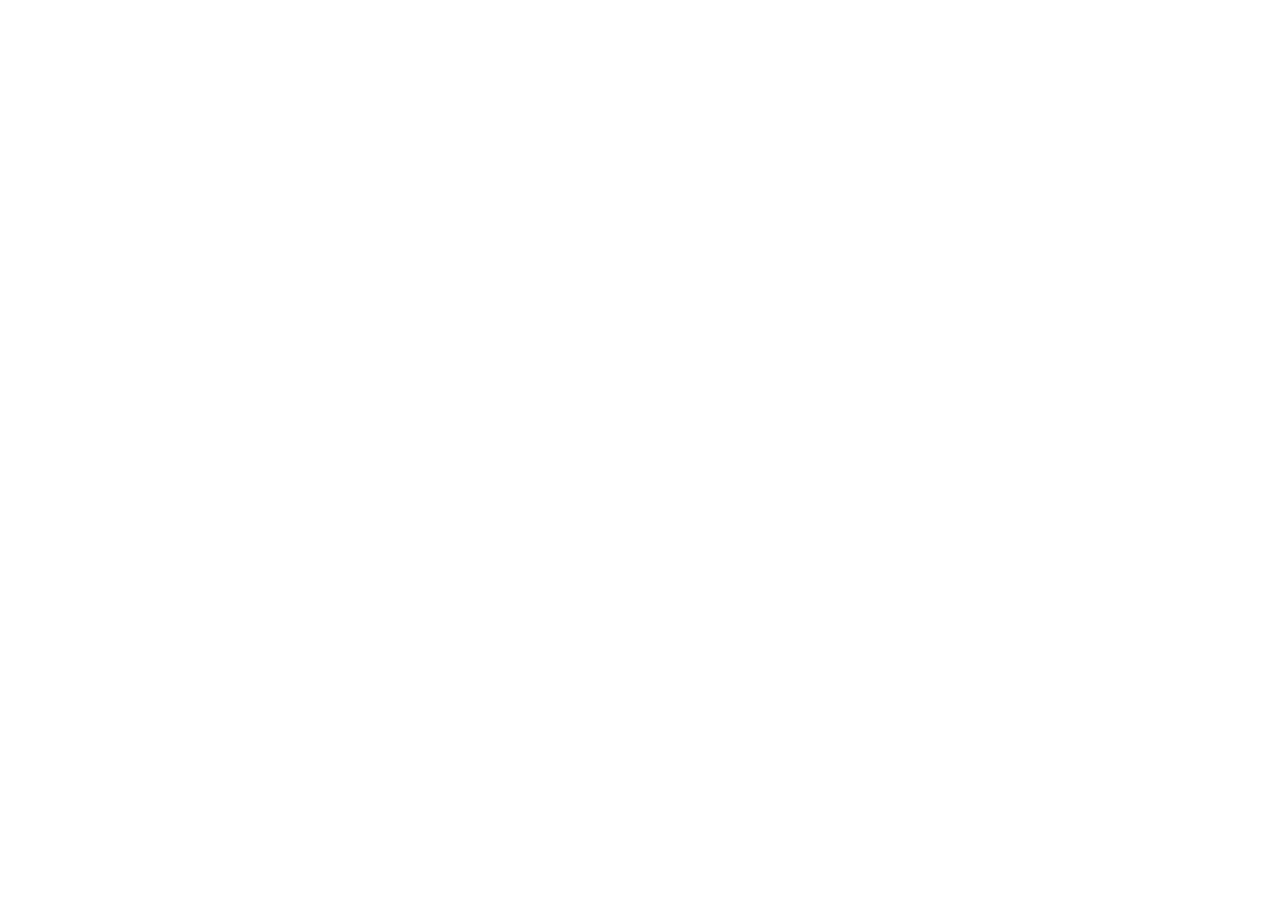
==== index.html @ e156c353 "Add files via upload" ====
<!DOCTYPE html>
<html lang="pt-BR">
<head>
  <meta charset="UTF-8">
  <meta name="viewport" content="width=device-width, initial-scale=1.0">
  <meta name="description" content="Hub de Estudos de Tecnologia da Informação, Marketing Digital e Mídias Sociais.">
  <title>Hub de Estudos | TI • Marketing • Social Media</title>
  <link rel="stylesheet" href="assets/css/style.css">
  <link rel="stylesheet" href="assets/css/responsive.css">
</head>
<body>
  <div id="app"></div>
  <script src="assets/js/data.js"></script>
  <script src="assets/js/storage.js"></script>
  <script src="assets/js/ui.js"></script>
  <script src="assets/js/app.js"></script>
</body>
</html>
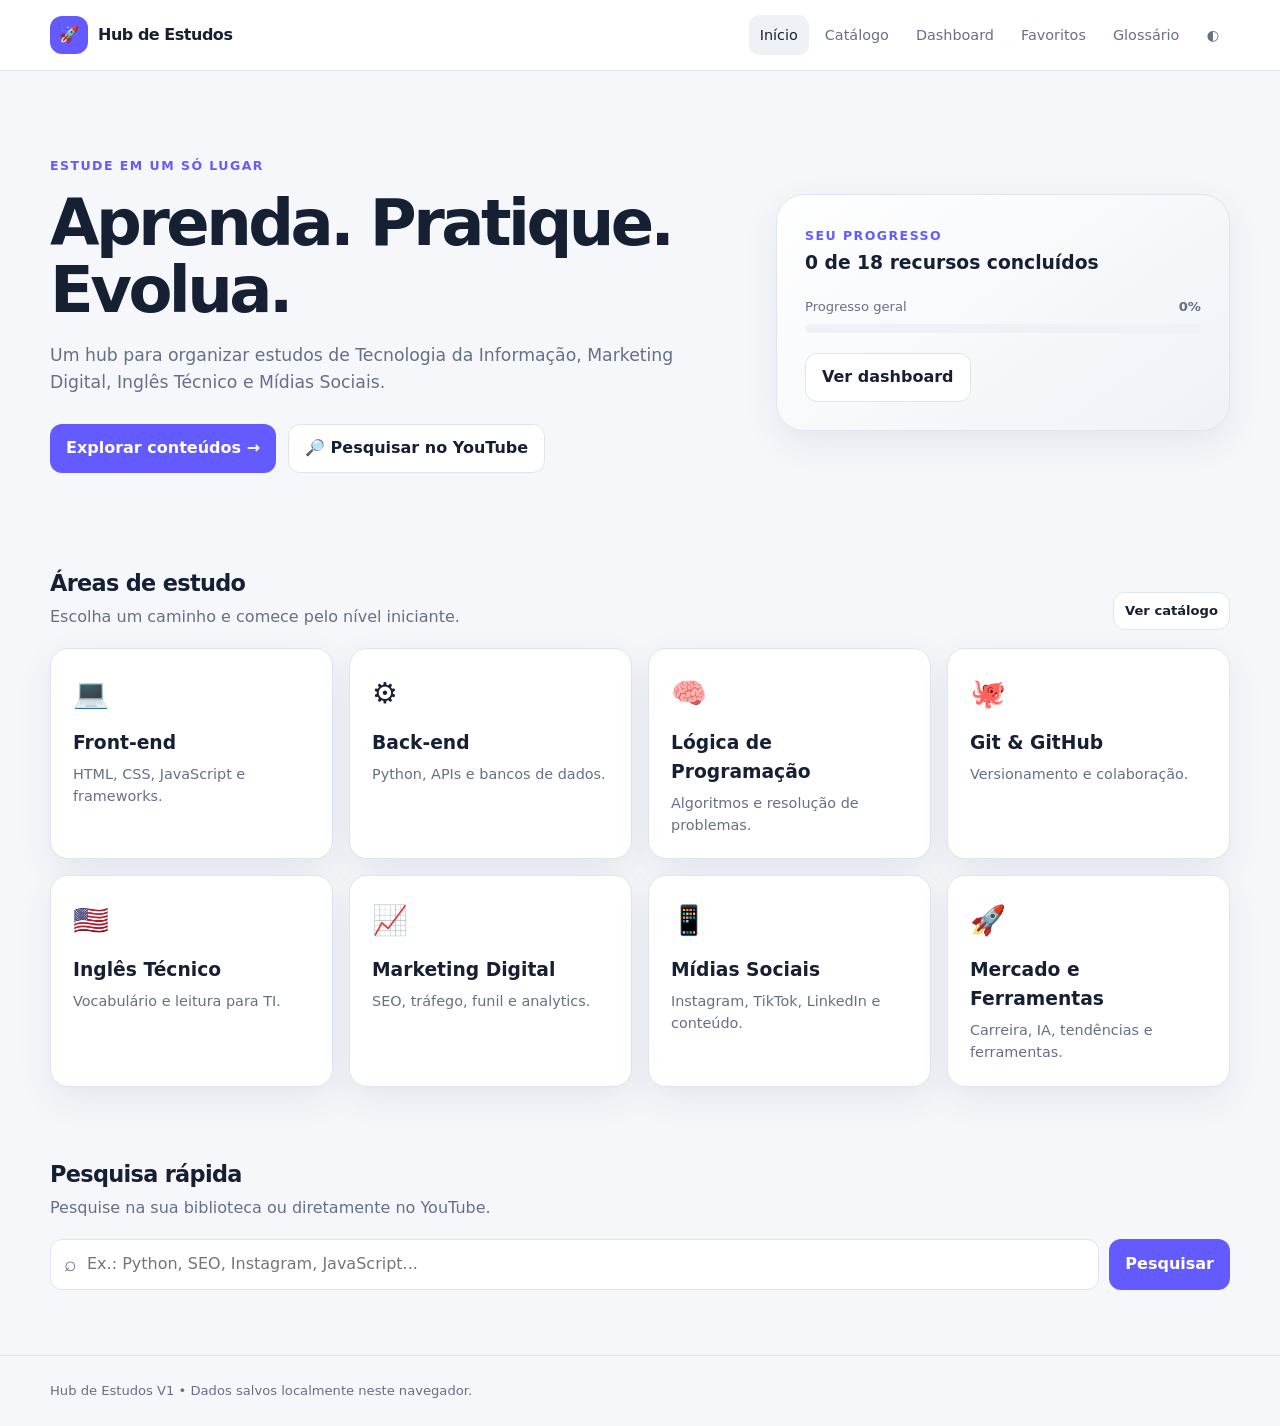
==== commit c64f3a7c: "Update stylesheet and script paths in index.html" ====
--- a/index.html
+++ b/index.html
@@ -5,14 +5,14 @@
   <meta name="viewport" content="width=device-width, initial-scale=1.0">
   <meta name="description" content="Hub de Estudos de Tecnologia da Informação, Marketing Digital e Mídias Sociais.">
   <title>Hub de Estudos | TI • Marketing • Social Media</title>
-  <link rel="stylesheet" href="assets/css/style.css">
-  <link rel="stylesheet" href="assets/css/responsive.css">
+<link rel="stylesheet" href="style.css">
+<link rel="stylesheet" href="responsive.css">
 </head>
 <body>
   <div id="app"></div>
-  <script src="assets/js/data.js"></script>
-  <script src="assets/js/storage.js"></script>
-  <script src="assets/js/ui.js"></script>
-  <script src="assets/js/app.js"></script>
+ <script src="data.js"></script>
+<script src="storage.js"></script>
+<script src="ui.js"></script>
+<script src="app.js"></script>
 </body>
-</html>+</html>
--- a/style.css
+++ b/style.css
@@ -0,0 +1,17 @@
+@import url('https://fonts.googleapis.com/css2?family=Inter:wght@400;500;600;700;800&display=swap');
+
+:root{--bg:#f5f7fb;--surface:#fff;--surface2:#eef2f7;--text:#172033;--muted:#657087;--line:#dfe5ee;--primary:#635bff;--primary2:#4f46e5;--success:#159a67;--warning:#c77a00;--shadow:0 12px 35px rgba(30,41,59,.08);--radius:18px}
+[data-theme="dark"]{--bg:#0e1320;--surface:#151c2b;--surface2:#202a3c;--text:#eef2ff;--muted:#a8b1c2;--line:#2c374b;--shadow:0 12px 35px rgba(0,0,0,.25)}
+*{box-sizing:border-box}html{scroll-behavior:smooth}body{margin:0;background:var(--bg);color:var(--text);font-family:Inter,system-ui,-apple-system,BlinkMacSystemFont,"Segoe UI",sans-serif;line-height:1.55}a{color:inherit;text-decoration:none}button,input,select,textarea{font:inherit}.container{width:min(1180px,calc(100% - 36px));margin:auto}.page{padding:48px 0 70px}
+.topbar{position:sticky;top:0;z-index:20;background:color-mix(in srgb,var(--surface) 92%,transparent);backdrop-filter:blur(12px);border-bottom:1px solid var(--line)}.nav{min-height:70px;display:flex;align-items:center;justify-content:space-between;gap:24px}.brand{display:flex;align-items:center;gap:10px;font-weight:800;letter-spacing:-.03em}.brand-mark{width:38px;height:38px;display:grid;place-items:center;border-radius:12px;background:var(--primary);color:white}.nav-links{display:flex;gap:5px;align-items:center}.nav-links a,.theme-btn{padding:9px 11px;border-radius:10px;color:var(--muted);font-size:.9rem}.nav-links a:hover,.nav-links a.active,.theme-btn:hover{background:var(--surface2);color:var(--text)}.theme-btn{border:0;background:transparent;cursor:pointer}.menu-btn{display:none;border:1px solid var(--line);background:var(--surface);border-radius:10px;padding:8px 11px}
+.hero{padding:82px 0 58px;display:grid;grid-template-columns:1.2fr .8fr;gap:45px;align-items:center}.eyebrow{color:var(--primary);font-size:.78rem;font-weight:800;text-transform:uppercase;letter-spacing:.12em}.hero h1,.page-heading h1{font-size:clamp(2.1rem,5vw,4.1rem);line-height:1.05;letter-spacing:-.055em;margin:12px 0 18px}.hero p,.page-heading p{color:var(--muted);max-width:680px;font-size:1.08rem}.hero-actions{display:flex;gap:12px;flex-wrap:wrap;margin-top:28px}.btn{border:0;border-radius:12px;padding:11px 16px;font-weight:700;cursor:pointer;display:inline-flex;align-items:center;justify-content:center;gap:7px}.btn-primary{background:var(--primary);color:#fff}.btn-primary:hover{background:var(--primary2)}.btn-secondary,.btn-ghost{background:var(--surface);border:1px solid var(--line);color:var(--text)}.btn-small{padding:8px 11px;font-size:.82rem}
+.hero-card{background:linear-gradient(145deg,var(--surface),var(--surface2));border:1px solid var(--line);border-radius:28px;padding:28px;box-shadow:var(--shadow)}.hero-card h3{margin-top:0}.mini-progress{margin:20px 0}.progress-track{height:9px;border-radius:99px;background:var(--surface2);overflow:hidden}.progress-fill{height:100%;background:var(--primary);border-radius:inherit;transition:width .3s}.progress-label{display:flex;justify-content:space-between;font-size:.82rem;color:var(--muted);margin-bottom:7px}
+.section{padding:35px 0}.section-heading{display:flex;justify-content:space-between;gap:20px;align-items:end;margin-bottom:18px}.section-heading h2,.panel-title h2{margin:0;font-size:1.4rem;letter-spacing:-.03em}.section-heading p{margin:5px 0 0;color:var(--muted)}
+.area-grid{display:grid;grid-template-columns:repeat(4,1fr);gap:16px}.area-card,.panel,.resource-card,.glossary-card,.stat-card{background:var(--surface);border:1px solid var(--line);border-radius:var(--radius);box-shadow:var(--shadow)}.area-card{padding:22px;transition:transform .2s}.area-card:hover{transform:translateY(-3px)}.area-icon{font-size:1.8rem}.area-card h3{margin:12px 0 6px}.area-card p{font-size:.9rem;color:var(--muted);margin:0}
+.quick-search{display:grid;grid-template-columns:1fr auto;gap:10px;margin-top:18px}.search-wrap{display:flex;align-items:center;gap:10px;border:1px solid var(--line);background:var(--surface);border-radius:12px;padding:0 13px}.search-wrap span{color:var(--muted);font-size:1.3rem}.search-wrap input{width:100%;border:0;outline:0;background:transparent;color:var(--text);padding:12px 0}
+.page-heading{margin-bottom:28px}.page-heading h1{font-size:clamp(2rem,4vw,3rem);margin-bottom:8px}.filters{padding:18px;margin-bottom:22px}.filter-grid{display:grid;grid-template-columns:repeat(5,1fr);gap:10px;margin-top:12px}select{border:1px solid var(--line);background:var(--surface);color:var(--text);border-radius:11px;padding:11px;outline:0}.filter-actions{display:flex;justify-content:space-between;align-items:center;margin-top:12px}.muted{color:var(--muted);font-size:.88rem}
+.resource-grid{display:grid;grid-template-columns:repeat(3,1fr);gap:16px}.resource-card{padding:20px;display:flex;flex-direction:column;min-height:275px}.resource-top{display:flex;justify-content:space-between;gap:12px}.badge-row{display:flex;gap:6px;flex-wrap:wrap}.badge{display:inline-flex;border:1px solid var(--line);background:var(--surface2);padding:4px 8px;border-radius:99px;font-size:.72rem;font-weight:700}.badge.primary{color:var(--primary);border-color:color-mix(in srgb,var(--primary) 25%,var(--line))}.resource-card h3{margin:14px 0 7px;line-height:1.25}.resource-card p{color:var(--muted);font-size:.88rem;margin:0 0 15px}.tags{display:flex;gap:5px;flex-wrap:wrap;margin-top:auto;margin-bottom:14px}.tag{font-size:.72rem;color:var(--muted)}.resource-actions{display:flex;gap:7px;flex-wrap:wrap}.icon-btn{border:1px solid var(--line);background:var(--surface);color:var(--text);border-radius:9px;padding:8px 10px;cursor:pointer}.icon-btn.favorite{color:#d49a00}.empty{grid-column:1/-1;padding:45px;text-align:center;color:var(--muted);border:1px dashed var(--line);border-radius:var(--radius)}
+.stats-grid{display:grid;grid-template-columns:repeat(4,1fr);gap:15px;margin-bottom:18px}.stat-card{padding:20px}.stat-value{font-size:2rem;font-weight:800;letter-spacing:-.04em}.stat-label{color:var(--muted);font-size:.84rem}.dashboard-grid{display:grid;grid-template-columns:1.15fr .85fr;gap:18px}.panel{padding:22px}.panel-title{display:flex;justify-content:space-between;align-items:center;margin-bottom:18px}.area-progress{margin-bottom:17px}.area-progress-head{display:flex;justify-content:space-between;font-size:.86rem;margin-bottom:6px}.activity-list{display:grid;gap:12px}.activity-item{display:flex;justify-content:space-between;gap:15px;padding:12px 0;border-bottom:1px solid var(--line)}.activity-item:last-child{border-bottom:0}.activity-item strong{font-size:.86rem}.activity-item small{color:var(--muted)}
+.glossary-tools{margin-bottom:18px}.glossary-grid{display:grid;grid-template-columns:repeat(3,1fr);gap:15px}.glossary-card{padding:19px}.glossary-term{font-size:1.1rem;font-weight:800}.glossary-translation{color:var(--primary);font-weight:700;font-size:.88rem}.glossary-card p{color:var(--muted);font-size:.88rem}.glossary-area{font-size:.72rem;text-transform:uppercase;color:var(--muted);font-weight:800}
+.note-modal{position:fixed;inset:0;background:rgba(0,0,0,.5);display:grid;place-items:center;padding:20px;z-index:50}.modal-box{width:min(560px,100%);background:var(--surface);border-radius:20px;padding:22px;box-shadow:0 25px 70px rgba(0,0,0,.25)}.modal-box textarea{width:100%;min-height:150px;resize:vertical;border:1px solid var(--line);background:var(--surface);color:var(--text);border-radius:12px;padding:12px;outline:0}.modal-actions{display:flex;justify-content:flex-end;gap:8px;margin-top:12px}.toast{position:fixed;right:20px;bottom:20px;background:var(--text);color:var(--surface);padding:12px 15px;border-radius:10px;z-index:100;box-shadow:var(--shadow)}
+footer{border-top:1px solid var(--line);padding:25px 0;color:var(--muted);font-size:.82rem;margin-top:30px}
--- a/responsive.css
+++ b/responsive.css
@@ -0,0 +1,2 @@
+@media(max-width:950px){.hero{grid-template-columns:1fr}.area-grid{grid-template-columns:repeat(2,1fr)}.resource-grid{grid-template-columns:repeat(2,1fr)}.filter-grid{grid-template-columns:repeat(2,1fr)}.stats-grid{grid-template-columns:repeat(2,1fr)}.dashboard-grid{grid-template-columns:1fr}.glossary-grid{grid-template-columns:repeat(2,1fr)}}
+@media(max-width:680px){.container{width:min(100% - 24px,1180px)}.nav{min-height:62px}.menu-btn{display:block}.nav-links{display:none;position:absolute;top:62px;left:0;right:0;background:var(--surface);padding:10px 12px;border-bottom:1px solid var(--line);flex-direction:column;align-items:stretch}.nav-links.open{display:flex}.nav-links a{text-align:center}.hero{padding:55px 0 35px}.area-grid,.resource-grid,.glossary-grid,.stats-grid{grid-template-columns:1fr}.filter-grid{grid-template-columns:1fr}.quick-search{grid-template-columns:1fr}.section-heading{align-items:start;flex-direction:column}.hero-card{padding:21px}.page{padding:35px 0 55px}}
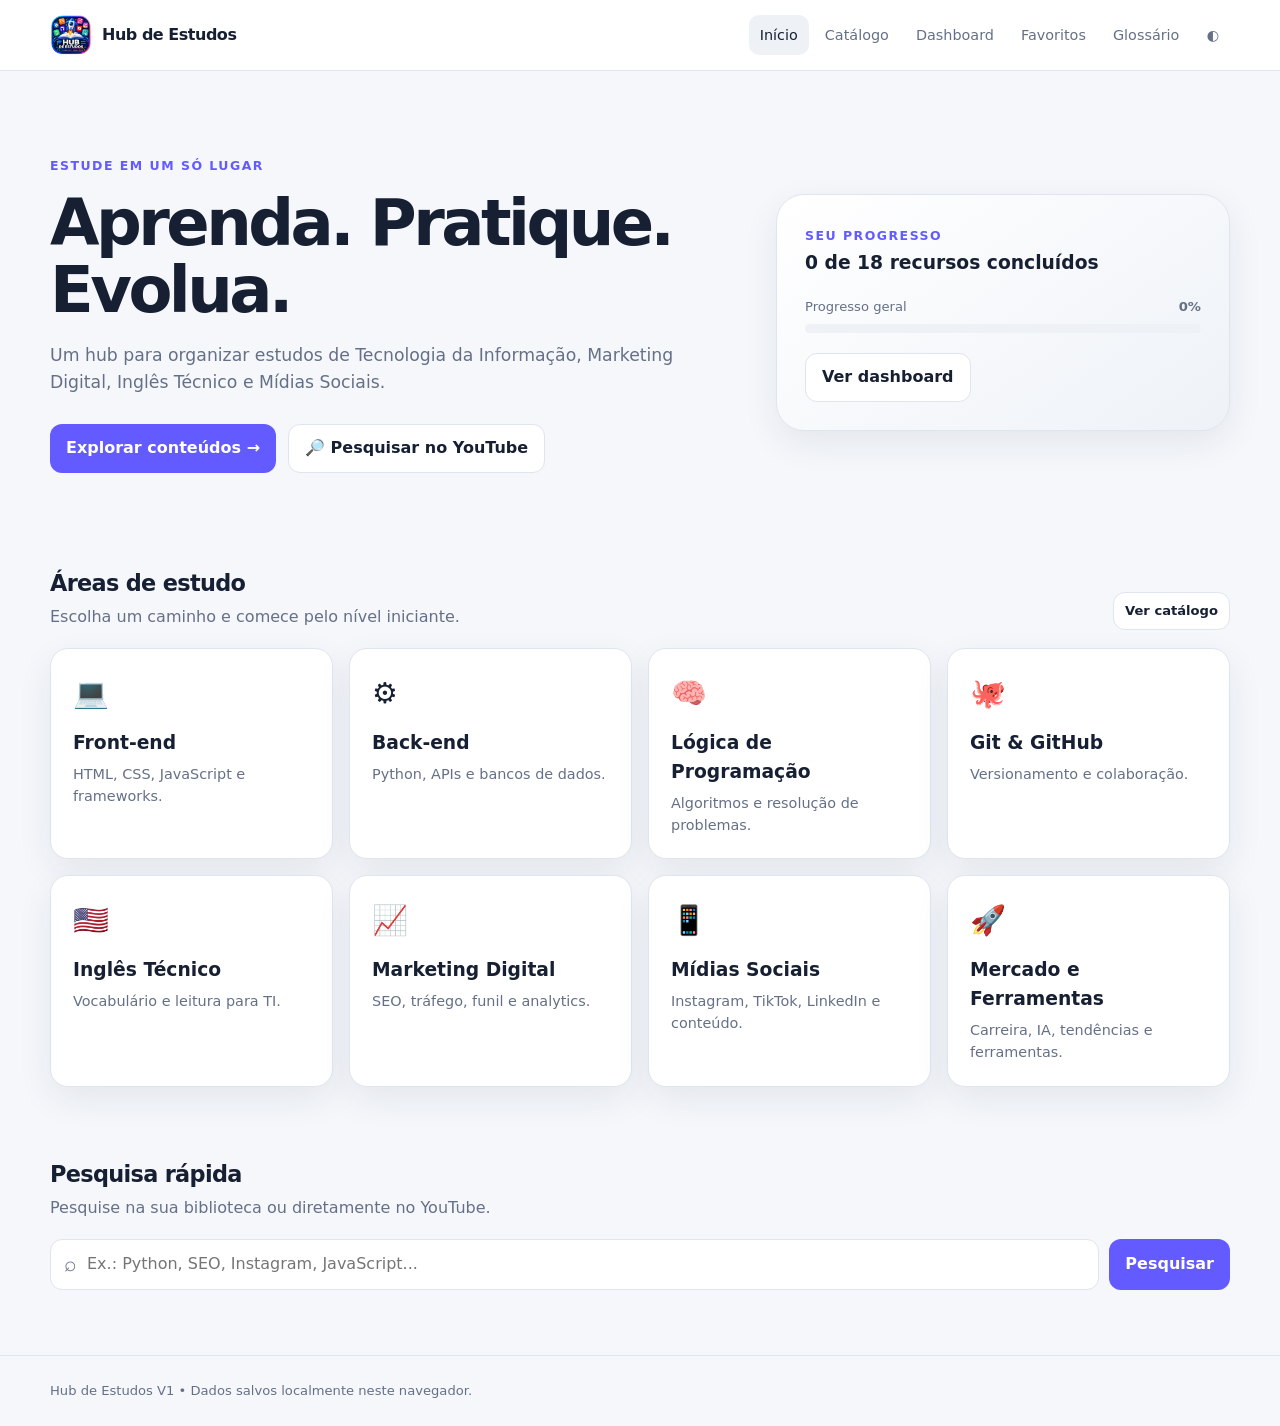
==== commit 5f0bc266: "Add files via upload Corrige estrutura do projeto e adiciona pasta de imagens" ====
--- a/index.html
+++ b/index.html
@@ -5,14 +5,17 @@
   <meta name="viewport" content="width=device-width, initial-scale=1.0">
   <meta name="description" content="Hub de Estudos de Tecnologia da Informação, Marketing Digital e Mídias Sociais.">
   <title>Hub de Estudos | TI • Marketing • Social Media</title>
-<link rel="stylesheet" href="style.css">
-<link rel="stylesheet" href="responsive.css">
+  <link rel="icon" type="image/png" sizes="32x32" href="assets/img/favicon-32x32.png">
+  <link rel="icon" type="image/png" sizes="16x16" href="assets/img/favicon-16x16.png">
+  <link rel="apple-touch-icon" href="assets/img/apple-touch-icon.png">
+  <link rel="stylesheet" href="assets/css/style.css">
+  <link rel="stylesheet" href="assets/css/responsive.css">
 </head>
 <body>
   <div id="app"></div>
- <script src="data.js"></script>
-<script src="storage.js"></script>
-<script src="ui.js"></script>
-<script src="app.js"></script>
+  <script src="assets/js/data.js"></script>
+  <script src="assets/js/storage.js"></script>
+  <script src="assets/js/ui.js"></script>
+  <script src="assets/js/app.js"></script>
 </body>
-</html>
+</html>
--- a/assets/css/style.css
+++ b/assets/css/style.css
@@ -0,0 +1,17 @@
+@import url('https://fonts.googleapis.com/css2?family=Inter:wght@400;500;600;700;800&display=swap');
+
+:root{--bg:#f5f7fb;--surface:#fff;--surface2:#eef2f7;--text:#172033;--muted:#657087;--line:#dfe5ee;--primary:#635bff;--primary2:#4f46e5;--success:#159a67;--warning:#c77a00;--shadow:0 12px 35px rgba(30,41,59,.08);--radius:18px}
+[data-theme="dark"]{--bg:#0e1320;--surface:#151c2b;--surface2:#202a3c;--text:#eef2ff;--muted:#a8b1c2;--line:#2c374b;--shadow:0 12px 35px rgba(0,0,0,.25)}
+*{box-sizing:border-box}html{scroll-behavior:smooth}body{margin:0;background:var(--bg);color:var(--text);font-family:Inter,system-ui,-apple-system,BlinkMacSystemFont,"Segoe UI",sans-serif;line-height:1.55}a{color:inherit;text-decoration:none}button,input,select,textarea{font:inherit}.container{width:min(1180px,calc(100% - 36px));margin:auto}.page{padding:48px 0 70px}
+.topbar{position:sticky;top:0;z-index:20;background:color-mix(in srgb,var(--surface) 92%,transparent);backdrop-filter:blur(12px);border-bottom:1px solid var(--line)}.nav{min-height:70px;display:flex;align-items:center;justify-content:space-between;gap:24px}.brand{display:flex;align-items:center;gap:10px;font-weight:800;letter-spacing:-.03em}.brand-logo{width:42px;height:42px;object-fit:contain;border-radius:12px}.brand-mark{width:38px;height:38px;display:grid;place-items:center;border-radius:12px;background:var(--primary);color:white}.nav-links{display:flex;gap:5px;align-items:center}.nav-links a,.theme-btn{padding:9px 11px;border-radius:10px;color:var(--muted);font-size:.9rem}.nav-links a:hover,.nav-links a.active,.theme-btn:hover{background:var(--surface2);color:var(--text)}.theme-btn{border:0;background:transparent;cursor:pointer}.menu-btn{display:none;border:1px solid var(--line);background:var(--surface);border-radius:10px;padding:8px 11px}
+.hero{padding:82px 0 58px;display:grid;grid-template-columns:1.2fr .8fr;gap:45px;align-items:center}.eyebrow{color:var(--primary);font-size:.78rem;font-weight:800;text-transform:uppercase;letter-spacing:.12em}.hero h1,.page-heading h1{font-size:clamp(2.1rem,5vw,4.1rem);line-height:1.05;letter-spacing:-.055em;margin:12px 0 18px}.hero p,.page-heading p{color:var(--muted);max-width:680px;font-size:1.08rem}.hero-actions{display:flex;gap:12px;flex-wrap:wrap;margin-top:28px}.btn{border:0;border-radius:12px;padding:11px 16px;font-weight:700;cursor:pointer;display:inline-flex;align-items:center;justify-content:center;gap:7px}.btn-primary{background:var(--primary);color:#fff}.btn-primary:hover{background:var(--primary2)}.btn-secondary,.btn-ghost{background:var(--surface);border:1px solid var(--line);color:var(--text)}.btn-small{padding:8px 11px;font-size:.82rem}
+.hero-card{background:linear-gradient(145deg,var(--surface),var(--surface2));border:1px solid var(--line);border-radius:28px;padding:28px;box-shadow:var(--shadow)}.hero-card h3{margin-top:0}.mini-progress{margin:20px 0}.progress-track{height:9px;border-radius:99px;background:var(--surface2);overflow:hidden}.progress-fill{height:100%;background:var(--primary);border-radius:inherit;transition:width .3s}.progress-label{display:flex;justify-content:space-between;font-size:.82rem;color:var(--muted);margin-bottom:7px}
+.section{padding:35px 0}.section-heading{display:flex;justify-content:space-between;gap:20px;align-items:end;margin-bottom:18px}.section-heading h2,.panel-title h2{margin:0;font-size:1.4rem;letter-spacing:-.03em}.section-heading p{margin:5px 0 0;color:var(--muted)}
+.area-grid{display:grid;grid-template-columns:repeat(4,1fr);gap:16px}.area-card,.panel,.resource-card,.glossary-card,.stat-card{background:var(--surface);border:1px solid var(--line);border-radius:var(--radius);box-shadow:var(--shadow)}.area-card{padding:22px;transition:transform .2s}.area-card:hover{transform:translateY(-3px)}.area-icon{font-size:1.8rem}.area-card h3{margin:12px 0 6px}.area-card p{font-size:.9rem;color:var(--muted);margin:0}
+.quick-search{display:grid;grid-template-columns:1fr auto;gap:10px;margin-top:18px}.search-wrap{display:flex;align-items:center;gap:10px;border:1px solid var(--line);background:var(--surface);border-radius:12px;padding:0 13px}.search-wrap span{color:var(--muted);font-size:1.3rem}.search-wrap input{width:100%;border:0;outline:0;background:transparent;color:var(--text);padding:12px 0}
+.page-heading{margin-bottom:28px}.page-heading h1{font-size:clamp(2rem,4vw,3rem);margin-bottom:8px}.filters{padding:18px;margin-bottom:22px}.filter-grid{display:grid;grid-template-columns:repeat(5,1fr);gap:10px;margin-top:12px}select{border:1px solid var(--line);background:var(--surface);color:var(--text);border-radius:11px;padding:11px;outline:0}.filter-actions{display:flex;justify-content:space-between;align-items:center;margin-top:12px}.muted{color:var(--muted);font-size:.88rem}
+.resource-grid{display:grid;grid-template-columns:repeat(3,1fr);gap:16px}.resource-card{padding:20px;display:flex;flex-direction:column;min-height:275px}.resource-top{display:flex;justify-content:space-between;gap:12px}.badge-row{display:flex;gap:6px;flex-wrap:wrap}.badge{display:inline-flex;border:1px solid var(--line);background:var(--surface2);padding:4px 8px;border-radius:99px;font-size:.72rem;font-weight:700}.badge.primary{color:var(--primary);border-color:color-mix(in srgb,var(--primary) 25%,var(--line))}.resource-card h3{margin:14px 0 7px;line-height:1.25}.resource-card p{color:var(--muted);font-size:.88rem;margin:0 0 15px}.tags{display:flex;gap:5px;flex-wrap:wrap;margin-top:auto;margin-bottom:14px}.tag{font-size:.72rem;color:var(--muted)}.resource-actions{display:flex;gap:7px;flex-wrap:wrap}.icon-btn{border:1px solid var(--line);background:var(--surface);color:var(--text);border-radius:9px;padding:8px 10px;cursor:pointer}.icon-btn.favorite{color:#d49a00}.empty{grid-column:1/-1;padding:45px;text-align:center;color:var(--muted);border:1px dashed var(--line);border-radius:var(--radius)}
+.stats-grid{display:grid;grid-template-columns:repeat(4,1fr);gap:15px;margin-bottom:18px}.stat-card{padding:20px}.stat-value{font-size:2rem;font-weight:800;letter-spacing:-.04em}.stat-label{color:var(--muted);font-size:.84rem}.dashboard-grid{display:grid;grid-template-columns:1.15fr .85fr;gap:18px}.panel{padding:22px}.panel-title{display:flex;justify-content:space-between;align-items:center;margin-bottom:18px}.area-progress{margin-bottom:17px}.area-progress-head{display:flex;justify-content:space-between;font-size:.86rem;margin-bottom:6px}.activity-list{display:grid;gap:12px}.activity-item{display:flex;justify-content:space-between;gap:15px;padding:12px 0;border-bottom:1px solid var(--line)}.activity-item:last-child{border-bottom:0}.activity-item strong{font-size:.86rem}.activity-item small{color:var(--muted)}
+.glossary-tools{margin-bottom:18px}.glossary-grid{display:grid;grid-template-columns:repeat(3,1fr);gap:15px}.glossary-card{padding:19px}.glossary-term{font-size:1.1rem;font-weight:800}.glossary-translation{color:var(--primary);font-weight:700;font-size:.88rem}.glossary-card p{color:var(--muted);font-size:.88rem}.glossary-area{font-size:.72rem;text-transform:uppercase;color:var(--muted);font-weight:800}
+.note-modal{position:fixed;inset:0;background:rgba(0,0,0,.5);display:grid;place-items:center;padding:20px;z-index:50}.modal-box{width:min(560px,100%);background:var(--surface);border-radius:20px;padding:22px;box-shadow:0 25px 70px rgba(0,0,0,.25)}.modal-box textarea{width:100%;min-height:150px;resize:vertical;border:1px solid var(--line);background:var(--surface);color:var(--text);border-radius:12px;padding:12px;outline:0}.modal-actions{display:flex;justify-content:flex-end;gap:8px;margin-top:12px}.toast{position:fixed;right:20px;bottom:20px;background:var(--text);color:var(--surface);padding:12px 15px;border-radius:10px;z-index:100;box-shadow:var(--shadow)}
+footer{border-top:1px solid var(--line);padding:25px 0;color:var(--muted);font-size:.82rem;margin-top:30px}
--- a/assets/css/responsive.css
+++ b/assets/css/responsive.css
@@ -0,0 +1,2 @@
+@media(max-width:950px){.hero{grid-template-columns:1fr}.area-grid{grid-template-columns:repeat(2,1fr)}.resource-grid{grid-template-columns:repeat(2,1fr)}.filter-grid{grid-template-columns:repeat(2,1fr)}.stats-grid{grid-template-columns:repeat(2,1fr)}.dashboard-grid{grid-template-columns:1fr}.glossary-grid{grid-template-columns:repeat(2,1fr)}}
+@media(max-width:680px){.container{width:min(100% - 24px,1180px)}.nav{min-height:62px}.menu-btn{display:block}.nav-links{display:none;position:absolute;top:62px;left:0;right:0;background:var(--surface);padding:10px 12px;border-bottom:1px solid var(--line);flex-direction:column;align-items:stretch}.nav-links.open{display:flex}.nav-links a{text-align:center}.hero{padding:55px 0 35px}.area-grid,.resource-grid,.glossary-grid,.stats-grid{grid-template-columns:1fr}.filter-grid{grid-template-columns:1fr}.quick-search{grid-template-columns:1fr}.section-heading{align-items:start;flex-direction:column}.hero-card{padding:21px}.page{padding:35px 0 55px}}
